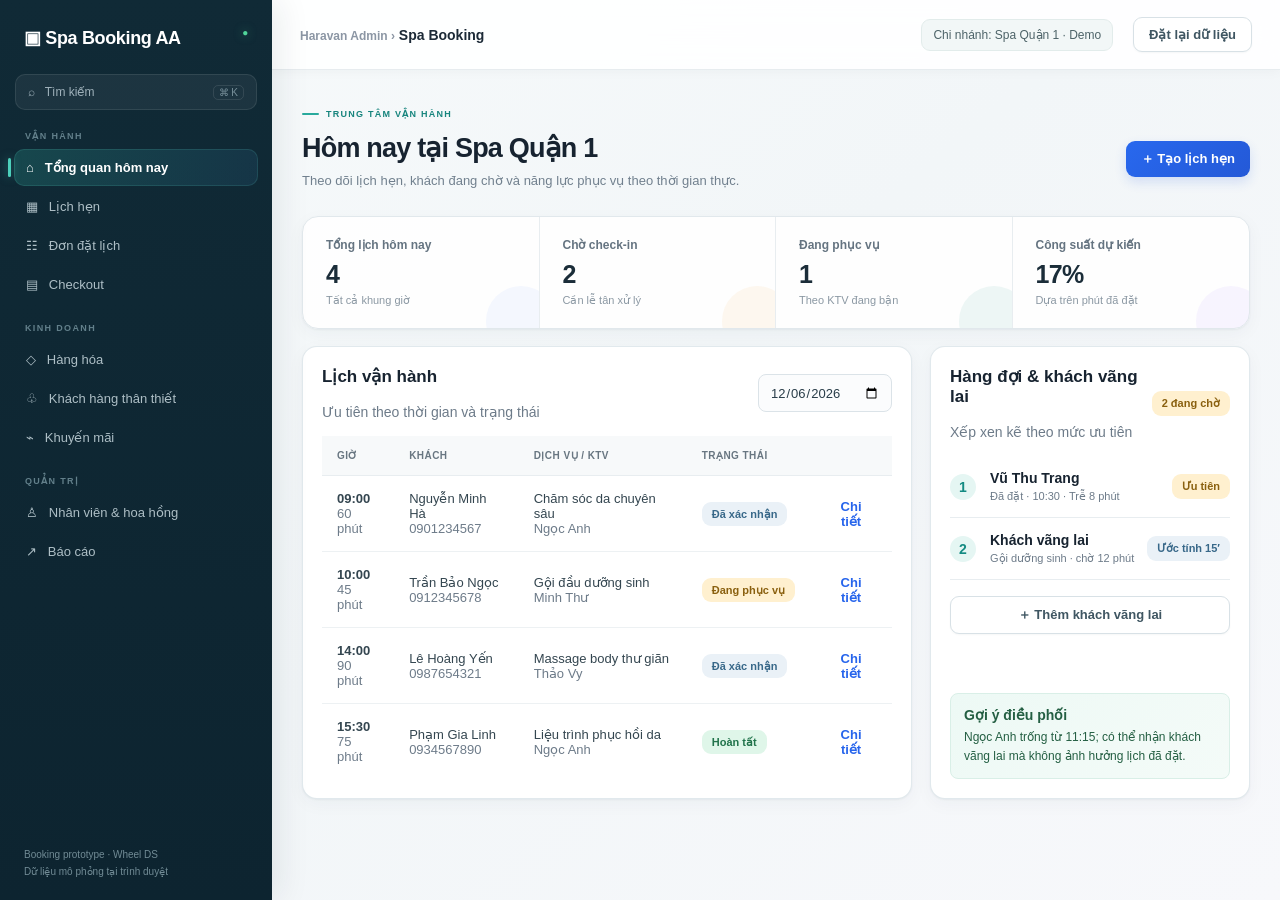
==== demo.html @ 6266c820 "up" ====
<!doctype html><html lang="vi"><head><meta charset="utf-8"><meta name="viewport" content="width=device-width,initial-scale=1"><title>Haravan · Spa Booking Demo</title><link rel="stylesheet" href="assets/css/demo-base.css"><link rel="stylesheet" href="assets/css/demo-haravan.css"></head><body>
<aside><div class="brand">▣ spa booking AA <span class="live-dot">●</span></div><div class="side-search">⌕ &nbsp; Tìm kiếm <span>⌘ K</span></div><div class="navlabel">VẬN HÀNH</div><button class="nav active" data-page="dashboard">⌂ &nbsp; Tổng quan hôm nay</button><button class="nav" data-page="calendar">▦ &nbsp; Lịch hẹn</button><button class="nav" data-page="bookings">☷ &nbsp; Đơn đặt lịch</button><button class="nav" data-page="checkout">▤ &nbsp; Checkout</button><div class="navlabel">KINH DOANH</div><button class="nav" data-page="catalogHub">◇ &nbsp; Hàng hóa</button><button class="nav" data-page="customers">♧ &nbsp; Khách hàng thân thiết</button><button class="nav" data-page="promotions">⌁ &nbsp; Khuyến mãi</button><div class="navlabel">QUẢN TRỊ</div><button class="nav" data-page="staff">♙ &nbsp; Nhân viên &amp; hoa hồng</button><button class="nav" data-page="reports">↗ &nbsp; Báo cáo</button><div class="sidefoot">Booking prototype · Wheel DS<br>Dữ liệu mô phỏng tại trình duyệt</div></aside>

<main><div class="topbar"><strong><span style="color:#8b96a4">Haravan Admin ›</span> Spa Booking</strong><div><span>Chi nhánh: Spa Quận 1 · Demo</span> &nbsp; <button class="btn secondary" onclick="resetDemo()">Đặt lại dữ liệu</button></div></div><div class="content">

<section class="page active" id="dashboard"><div class="eyebrow">Trung tâm vận hành</div><div class="heading"><div><h1>Hôm nay tại Spa Quận 1</h1><p>Theo dõi lịch hẹn, khách đang chờ và năng lực phục vụ theo thời gian thực.</p></div><button class="btn" onclick="openBooking()">＋ Tạo lịch hẹn</button></div><div class="booking-metrics dashboard-metrics"><div><small>Tổng lịch hôm nay</small><strong id="todayTotal">—</strong><span class="metric-note">Tất cả khung giờ</span></div><div><small>Chờ check-in</small><strong id="todayWaiting">—</strong><span class="metric-note">Cần lễ tân xử lý</span></div><div><small>Đang phục vụ</small><strong id="todayServing">—</strong><span class="metric-note">Theo KTV đang bận</span></div><div><small>Công suất dự kiến</small><strong id="todayCapacity">—</strong><span class="metric-note">Dựa trên phút đã đặt</span></div></div><div class="dashboard-grid"><div class="panel booking-today"><div class="calendar-head"><div><h3 class="subhead">Lịch vận hành</h3><span class="muted">Ưu tiên theo thời gian và trạng thái</span></div><input class="field" type="date" id="dashDate" onchange="render()"></div><div id="todayList"></div></div><div class="panel queue-panel"><div class="calendar-head"><div><h3 class="subhead">Hàng đợi &amp; khách vãng lai</h3><span class="muted">Xếp xen kẽ theo mức ưu tiên</span></div><span class="pill progress">2 đang chờ</span></div><div class="queue-item"><b>1</b><div><strong>Vũ Thu Trang</strong><span>Đã đặt · 10:30 · Trễ 8 phút</span></div><span class="pill progress">Ưu tiên</span></div><div class="queue-item"><b>2</b><div><strong>Khách vãng lai</strong><span>Gội dưỡng sinh · chờ 12 phút</span></div><span class="pill">Ước tính 15′</span></div><button class="btn secondary queue-action">＋ Thêm khách vãng lai</button><div class="capacity-note"><strong>Gợi ý điều phối</strong><p>Ngọc Anh trống từ 11:15; có thể nhận khách vãng lai mà không ảnh hưởng lịch đã đặt.</p></div></div></div><div id="stats" hidden></div></section>


<section class="page" id="bookings"><div class="eyebrow">Đơn hàng dịch vụ · Booking operations</div><div class="heading"><div><h1>Quản lý đơn hàng đã đặt</h1><p>Mỗi đơn trong MVP tương ứng một lịch dịch vụ; theo dõi xác nhận, check-in, hoàn tất hoặc hủy.</p></div><button class="btn" onclick="go('dashboard');openBooking()">+ Tạo đơn đặt lịch</button></div>
<div class="booking-metrics"><div><small>Lịch hẹn</small><strong id="bookingsTotal">—</strong></div><div><small>Đã xác nhận</small><strong id="bookingsConfirmed">—</strong></div><div><small>Đang phục vụ</small><strong id="bookingsInProgress">—</strong></div><div><small>Hoàn tất</small><strong id="bookingsCompleted">—</strong></div></div><div class="panel listing-panel"><div class="listing-tabs"><button class="active" data-status="" onclick="selectBookingTab(this)">Tất cả lịch hẹn</button><button data-status="confirmed" onclick="selectBookingTab(this)">Đã xác nhận</button><button data-status="checkedin" onclick="selectBookingTab(this)">Đang phục vụ</button><button data-status="completed" onclick="selectBookingTab(this)">Hoàn tất</button></div><div class="toolbar"><input class="field" id="filterDate" type="date" onchange="render()"><select class="field" id="filterStatus" onchange="render()"><option value="">Tất cả trạng thái</option><option value="confirmed">Đã xác nhận</option><option value="checkedin">Đang phục vụ</option><option value="completed">Hoàn tất</option><option value="cancelled">Đã hủy</option></select><input class="field" id="filterText" placeholder="Tìm khách / mã lịch..." oninput="render()"><button class="btn secondary" onclick="clearFilters()">Xóa lọc</button></div><div class="tablewrap"><table class="table"><thead><tr><th>Mã lịch</th><th>Khách hàng</th><th>Dịch vụ</th><th>Thời gian</th><th>KTV</th><th>Trạng thái</th><th>Thao tác</th></tr></thead><tbody id="bookingRows"></tbody></table></div></div></section>


<section class="page" id="calendar"><div class="eyebrow">Lịch hẹn &amp; nguồn lực</div><div class="heading"><div><h1>Lịch làm việc</h1><p>Kiểm tra đồng thời giờ mở cửa, ca KTV và khung giờ phòng/giường.</p></div><button class="btn" onclick="openBooking()">＋ Tạo lịch hẹn</button></div><div class="panel calendar"><div class="calendar-toolbar"><div class="view-tabs"><button class="active">Ngày</button><button>Tuần</button><button>Tháng</button></div><div class="calendar-actions"><button class="btn secondary" onclick="document.getElementById('calDate').value=today();render()">Hôm nay</button><input type="date" class="field" id="calDate" onchange="render()"></div></div><div class="resource-strip"><span><i class="dot free"></i> 2 KTV sẵn sàng</span><span><i class="dot busy"></i> 1 KTV đang phục vụ</span><span><i class="dot room"></i> 3/4 giường còn trống</span></div><div class="calendar-grid" id="calGrid"></div></div></section>


<section class="page" id="services"><div class="eyebrow">Reuse catalog · Extend service type</div><div class="heading"><div><h1>Danh mục dịch vụ</h1><p>Tận dụng Product / Variant / SKU; mở rộng thời lượng và điều kiện nhận lịch.</p></div></div><div class="notice"><b>Reuse:</b> SKU, tên, giá, nhóm sản phẩm, chi nhánh. &nbsp; <b>Extend:</b> Loại sản phẩm Dịch vụ, thời lượng, KTV đủ điều kiện, không quản lý tồn kho.</div><div class="catalog" id="serviceCards"></div></section>


<section class="page" id="packages"><div class="eyebrow">P2 · Entitlement management</div><div class="heading"><div><h1>Gói liệu trình</h1><p>Minh họa cách bán gói qua order và phát sinh quyền lợi số buổi riêng.</p></div></div><div class="notice">Đây là mô hình minh họa P2: catalog và order được kế thừa; số buổi còn lại và lịch sử sử dụng là domain mới. Chưa thực hiện thanh toán hoặc trừ buổi thật.</div><div class="catalog" id="packageCards"></div></section>

<section class="page" id="catalogHub"><div class="eyebrow">Catalog · Sản phẩm &amp; dịch vụ</div><div class="heading"><div><h1>Hàng hóa</h1><p>Quản lý chung sản phẩm, dịch vụ lẻ, gói liệu trình và thẻ tài khoản.</p></div><button class="btn">＋ Thêm hàng hóa</button></div><div class="listing-tabs catalog-tabs"><button class="active">Tất cả</button><button onclick="go('services')">Sản phẩm</button><button onclick="go('services')">Dịch vụ lẻ</button><button onclick="go('packages')">Gói dịch vụ</button><button>Thẻ tài khoản</button></div><div class="catalog-hub-grid"><article class="panel catalog-type"><span class="type-icon">▧</span><div><h3>Sản phẩm</h3><p>SKU, barcode, variant dung tích/quy cách và tồn kho theo chi nhánh.</p><strong>126 mặt hàng · 8 sắp hết</strong></div></article><article class="panel catalog-type"><span class="type-icon">◇</span><div><h3>Dịch vụ lẻ</h3><p>Thời lượng, hạn sử dụng, vật tư tiêu hao và KTV đủ điều kiện.</p><strong>24 dịch vụ · 22 đang bán</strong></div></article><article class="panel catalog-type"><span class="type-icon">▣</span><div><h3>Gói dịch vụ</h3><p>Nhiều dịch vụ thành phần, số buổi, hạn dùng và ledger quyền lợi.</p><strong>8 gói · 342 quyền lợi còn lại</strong></div></article><article class="panel catalog-type"><span class="type-icon">▤</span><div><h3>Thẻ tài khoản</h3><p>Số dư trả trước, phạm vi sử dụng, ngày hết hạn và lịch sử khấu trừ.</p><strong>68 thẻ hoạt động · 124,5 triệu ₫</strong></div></article></div><div class="panel tablewrap"><table class="table"><thead><tr><th>Hàng hóa</th><th>Loại</th><th>SKU / Barcode</th><th>Giá hiển thị</th><th>Giá bán</th><th>Tồn kho / Quyền lợi</th><th>Trạng thái</th></tr></thead><tbody><tr><td><b>Serum phục hồi B5</b><br><span class="muted">30 ml · Chai</span></td><td>Sản phẩm</td><td>SP-B5-30</td><td>520.000 ₫</td><td><b>469.000 ₫</b></td><td>Q1: 12 · Toàn hệ thống: 38</td><td><span class="pill done">Đang bán</span></td></tr><tr><td><b>Chăm sóc da chuyên sâu</b><br><span class="muted">60 phút · 1 giường</span></td><td>Dịch vụ lẻ</td><td>SVC-001</td><td>650.000 ₫</td><td><b>650.000 ₫</b></td><td>4 KTV đủ điều kiện</td><td><span class="pill done">Đang bán</span></td></tr><tr><td><b>Combo chăm sóc da 5 buổi</b><br><span class="muted">Hạn dùng 180 ngày</span></td><td>Gói dịch vụ</td><td>PKG-001</td><td>3.250.000 ₫</td><td><b>2.800.000 ₫</b></td><td>5 buổi / gói</td><td><span class="pill done">Đang bán</span></td></tr><tr><td><b>Thẻ Premium 5 triệu</b><br><span class="muted">Dùng cho sản phẩm &amp; dịch vụ</span></td><td>Thẻ tài khoản</td><td>CARD-5M</td><td>5.000.000 ₫</td><td><b>4.700.000 ₫</b></td><td>Hạn dùng 12 tháng</td><td><span class="pill done">Đang bán</span></td></tr></tbody></table></div></section>

<section class="page" id="checkout"><div class="eyebrow">POS · Combined checkout</div><div class="heading"><div><h1>Checkout đơn kết hợp</h1><p>Thanh toán sản phẩm, dịch vụ, gói liệu trình và thẻ tài khoản trong cùng một đơn.</p></div><span class="pill progress">BK-1002 · Đang phục vụ</span></div><div class="checkout-layout"><div><div class="panel"><div class="section-head"><div><h3>Giỏ hàng</h3><span class="muted">Khách hàng: Trần Bảo Ngọc · Hạng Vàng</span></div><button class="btn secondary">＋ Thêm sản phẩm / dịch vụ</button></div><div class="cart-line"><span class="cart-kind service">DV</span><div><b>Gội đầu dưỡng sinh</b><small>1 lượt · KTV Minh Thư · Đã hoàn tất</small></div><strong>350.000 ₫</strong></div><div class="cart-line"><span class="cart-kind product">SP</span><div><b>Dầu gội thảo mộc 300 ml</b><small>SKU DG-TM-300 · Số lượng 1</small></div><strong>285.000 ₫</strong></div><div class="cart-line"><span class="cart-kind package">GÓI</span><div><b>Combo gội dưỡng sinh 6 buổi</b><small>Phát sinh 6 quyền lợi · Hạn dùng 180 ngày</small></div><strong>1.800.000 ₫</strong></div><div class="upsell"><div><b>✨ Gợi ý bán thêm</b><p>Khách dùng dịch vụ dưỡng sinh; sản phẩm tinh dầu bưởi đang có ưu đãi thành viên 10%.</p></div><button class="btn secondary">Thêm vào đơn</button></div></div><div class="panel"><h3>Hoa hồng dự kiến</h3><div class="commission-row"><span>Minh Thư · KTV dịch vụ</span><b>35.000 ₫</b></div><div class="commission-row"><span>Lan Anh · Nhân viên bán gói</span><b>54.000 ₫</b></div><div class="commission-row"><span>Lễ tân · Checkout</span><b>12.000 ₫</b></div></div></div><div class="checkout-summary panel"><h3>Tóm tắt thanh toán</h3><div class="summary-row"><span>Tạm tính</span><b>2.435.000 ₫</b></div><div class="summary-row"><span>Ưu đãi hạng Vàng</span><b class="discount">−35.000 ₫</b></div><div class="summary-row"><span>Coupon WELLNESS10</span><b class="discount">−180.000 ₫</b></div><div class="summary-row entitlement"><span>Trừ quyền lợi gói</span><b>0 buổi</b></div><div class="summary-total"><span>Khách cần trả</span><strong>2.220.000 ₫</strong></div><label>Phương thức thanh toán<select class="field"><option>Chuyển khoản QR</option><option>Tiền mặt</option><option>Thẻ ngân hàng</option><option>Thẻ tài khoản</option><option>Kết hợp nhiều phương thức</option></select></label><button class="btn checkout-button">Thanh toán 2.220.000 ₫</button><p class="hint">Hoàn tất đơn sẽ ghi nhận quyền lợi gói và hoa hồng. Hoàn tiền sẽ tạo bút toán đảo tương ứng.</p></div></div></section>

<section class="page" id="customers"><div class="eyebrow">CRM · Loyalty</div><div class="heading"><div><h1>Khách hàng thân thiết</h1><p>Theo dõi hạng thành viên, điểm thưởng, gói đang dùng và giá trị vòng đời.</p></div><button class="btn">＋ Thêm khách hàng</button></div><div class="booking-metrics"><div><small>Thành viên</small><strong>1.284</strong><span class="metric-note">+42 trong 30 ngày</span></div><div><small>Điểm đã phát hành</small><strong>486K</strong><span class="metric-note">72% còn hiệu lực</span></div><div><small>Quyền lợi gói</small><strong>2.406</strong><span class="metric-note">342 sắp hết hạn</span></div><div><small>Tỷ lệ quay lại</small><strong>68%</strong><span class="metric-note">Trong vòng 60 ngày</span></div></div><div class="panel tablewrap"><table class="table"><thead><tr><th>Khách hàng</th><th>Hạng</th><th>Điểm</th><th>Gói / Thẻ</th><th>Lần gần nhất</th><th>Chi tiêu tích lũy</th><th>Gợi ý</th></tr></thead><tbody><tr><td><b>Trần Bảo Ngọc</b><br><span class="muted">0912345678</span></td><td><span class="pill progress">Vàng · −5%</span></td><td>2.450 điểm</td><td>Gội dưỡng sinh · 3/6 buổi</td><td>Hôm nay</td><td><b>12.850.000 ₫</b></td><td><span class="pill done">Có thể nâng hạng</span></td></tr><tr><td><b>Nguyễn Minh Hà</b><br><span class="muted">0901234567</span></td><td><span class="pill">Bạc · −2%</span></td><td>980 điểm</td><td>Thẻ Premium · 1.240.000 ₫</td><td>12/10/2026</td><td><b>6.420.000 ₫</b></td><td>Đổi voucher 100K</td></tr><tr><td><b>Phạm Gia Linh</b><br><span class="muted">0934567890</span></td><td><span class="pill">Thành viên</span></td><td>320 điểm</td><td>Chưa có</td><td>02/10/2026</td><td><b>2.150.000 ₫</b></td><td>Mời mua gói da</td></tr></tbody></table></div></section>

<section class="page" id="promotions"><div class="eyebrow">Promotion engine</div><div class="heading"><div><h1>Khuyến mãi</h1><p>Quản lý coupon và chương trình tự động cho sản phẩm, dịch vụ và gói.</p></div><button class="btn">＋ Tạo khuyến mãi</button></div><div class="promo-grid"><article class="panel promo-card"><div class="section-head"><span class="pill done">Đang chạy</span><span class="muted">Coupon</span></div><h3>WELLNESS10</h3><p>Giảm 10% gói dịch vụ, tối đa 200.000 ₫. Áp dụng cho hạng Bạc trở lên.</p><div class="promo-stats"><span><b>128</b> lượt dùng</span><span><b>18,4M ₫</b> doanh thu</span></div></article><article class="panel promo-card"><div class="section-head"><span class="pill done">Đang chạy</span><span class="muted">Tự động</span></div><h3>Ưu đãi sinh nhật</h3><p>Tặng voucher 200.000 ₫ trong tháng sinh nhật, đơn tối thiểu 800.000 ₫.</p><div class="promo-stats"><span><b>46</b> khách nhận</span><span><b>31%</b> sử dụng</span></div></article><article class="panel promo-card"><div class="section-head"><span class="pill progress">Sắp diễn ra</span><span class="muted">Combo</span></div><h3>Da khỏe cuối năm</h3><p>Mua 5 buổi chăm sóc da, tặng 1 sản phẩm B5 mini. Bắt đầu 05/11.</p><div class="promo-stats"><span><b>05/11</b> bắt đầu</span><span><b>30/11</b> kết thúc</span></div></article></div><div class="notice"><b>Quy tắc kết hợp:</b> ưu đãi hạng thành viên được áp dụng trước; một đơn chỉ dùng một coupon; quà tặng tự động không làm thay đổi cơ sở tính hoa hồng.</div></section>


<section class="page" id="staff"><div class="eyebrow">Reuse staff · Extend KTV · New commission</div><div class="heading"><div><h1>Nhân viên & hoa hồng</h1><p>KPI mẫu tính từ các lượt dịch vụ hoàn tất; quy tắc demo 10% giá dịch vụ.</p></div></div><div class="notice"><b>P1:</b> Ghi nhận KTV trên booking. &nbsp; <b>P2:</b> Cấu hình hoa hồng theo dịch vụ, báo cáo theo nhân viên. &nbsp; <b>P3:</b> Phân chia, hoàn/hủy và đối soát nâng cao. Số tiền bên dưới là mô phỏng, chưa phải bảng lương.</div><div class="panel tablewrap"><table class="table"><thead><tr><th>KTV</th><th>Dịch vụ được phép</th><th>Buổi hoàn tất</th><th>Doanh số quy đổi</th><th>Hoa hồng dự kiến (10%)</th></tr></thead><tbody id="staffRows"></tbody></table></div></section>


<section class="page" id="reports"><div class="heading"><div><h1>Báo cáo Spa Booking</h1><p>Hiệu suất vận hành, dịch vụ và hoa hồng nhân viên · dữ liệu mô phỏng</p></div><button class="btn secondary" onclick="go('staff')">Xem nhân viên</button></div><div class="panel report-filter"><select class="field" id="reportPeriod" onchange="renderReports()"><option value="all">Tất cả dữ liệu demo</option><option value="today">Hôm nay</option></select> &nbsp; <select class="field"><option>Tất cả chi nhánh</option></select></div><div class="report-grid"><div class="panel report-metric"><small>Tổng lịch hẹn</small><strong id="rBookings">0</strong><span>Lịch đã tạo</span></div><div class="panel report-metric"><small>Lượt hoàn tất</small><strong id="rCompleted">0</strong><span>Service sessions</span></div><div class="panel report-metric"><small>Doanh số dịch vụ</small><strong id="rRevenue">0 ₫</strong><span>Giá dịch vụ quy đổi</span></div><div class="panel report-metric"><small>Hoa hồng dự kiến</small><strong id="rCommission">0 ₫</strong><span>Mô phỏng 10%</span></div></div><div class="report-panels"><div class="panel"><h3>Doanh số theo KTV</h3><p class="muted">Dựa trên các lượt dịch vụ hoàn tất</p><div id="reportBars" class="report-bars"></div></div><div class="panel"><h3>Trạng thái lịch hẹn</h3><p class="muted">Phân bổ các lịch hẹn trong dữ liệu demo</p><div id="reportStatus"></div></div></div><div class="panel tablewrap"><h3>Hiệu suất &amp; hoa hồng nhân viên</h3><table class="table"><thead><tr><th>Nhân viên</th><th>Lượt hoàn tất</th><th>Doanh số quy đổi</th><th>Hoa hồng dự kiến</th></tr></thead><tbody id="reportStaffRows"></tbody></table></div><div class="notice">Dữ liệu minh họa: doanh số theo giá dịch vụ đã hoàn tất, chưa phải doanh thu thực nhận. Hoa hồng 10% chỉ là quy tắc mẫu.</div></section>


<section class="page" id="architecture"><div class="eyebrow">Solution blueprint · Reuse / Extend / New</div><div class="heading"><div><h1>Haravan Resource Mapping</h1><p>Ranh giới dữ liệu để tránh xây lại những gì Commerce Core đã hỗ trợ.</p></div><button class="btn secondary" onclick="window.open('index.html?v=4.8','_blank')">Mở tài liệu nghiên cứu ↗</button></div><div class="workflow"><div><span class="tag">REUSE</span><strong>Product / Variant / SKU</strong><p>Mã dịch vụ, giá, danh mục, trạng thái bán. Inventory giữ nguyên cho vật tư/hàng hóa.</p></div><div><span class="tag">EXTEND</span><strong>Service metadata</strong><p>Duration, eligible staff, non-stock service, liên kết SKU với booking.</p></div><div><span class="tag">BUILD NEW</span><strong>Booking / Session</strong><p>Khung giờ, KTV, trạng thái, chống trùng lịch, check-in và hoàn tất.</p></div><div><span class="tag">REUSE + EXTEND</span><strong>Customer / Order / POS</strong><p>Liên kết khách và order với booking. Payment được minh họa, chưa tích hợp giao dịch thật.</p></div><div><span class="tag">BUILD NEW · P2</span><strong>Package entitlement</strong><p>Ledger số buổi, hạn dùng, khấu trừ và hoàn tác.</p></div><div><span class="tag">BUILD NEW · P2</span><strong>Commission ledger</strong><p>Quy tắc, người hưởng, điều kiện ghi nhận, đối soát hoa hồng.</p></div><div><span class="tag">BUILD NEW · P3</span><strong>Prepaid / Recurring</strong><p>Sổ số dư thẻ trả trước và chuỗi lịch định kỳ.</p></div><div><span class="tag">BUILD NEW · P4</span><strong>Resources / Self-booking</strong><p>Phòng/giường, công suất, trang khách tự đặt và thông báo.</p></div></div></section>

</div></main>
<div class="modalback" id="modal"><div class="modal booking-modal"><div class="modalhead"><div><small class="modal-kicker">ĐẶT LỊCH DỊCH VỤ</small><h2 id="modalTitle">Tạo lịch hẹn</h2></div><button class="btn ghost icon-button" aria-label="Đóng" onclick="closeModal()">✕</button></div><div class="modal-steps"><span class="active">1. Khách &amp; dịch vụ</span><span>2. Thời gian</span><span>3. Xác nhận</span></div><div class="modalbody"><h3 class="modal-section-title">Thông tin khách hàng &amp; dịch vụ</h3><div class="formgrid"><label>Khách hàng<select class="field" id="fCustomer"></select><small class="field-help">Tìm theo tên hoặc số điện thoại</small></label><label>Dịch vụ<select class="field" id="fService" onchange="updateDuration()"></select><small class="field-help" id="serviceMeta">—</small></label><label>Loại lịch hẹn<select class="field" id="fRepeat" onchange="toggleRepeat()"><option value="once">Lịch hẹn lẻ</option><option value="weekly">Định kỳ hàng tuần</option><option value="custom">Lịch định kỳ tùy chỉnh</option></select><small class="field-help" id="repeatHint">Tạo một lịch hẹn</small></label><label>Ngày hẹn<input class="field" type="date" id="fDate"></label><label>Giờ bắt đầu<input class="field" type="time" id="fTime" value="10:00"></label><label>Cách phân KTV<select class="field" id="fAssignment" onchange="toggleStaffMode()"><option value="manual">Chọn KTV mong muốn</option><option value="rotation">Tự động xoay tua</option><option value="available">KTV trống sớm nhất</option></select></label><label>KTV<select class="field" id="fStaff"></select><small class="field-help" id="staffHint">Theo kỹ năng và ca làm việc</small></label><label>Thanh toán<select class="field" id="fPayment"><option value="none">Chưa thanh toán</option><option value="deposit">Đặt cọc 30%</option><option value="full">Thanh toán toàn bộ</option></select></label><label>Thời lượng &amp; tài nguyên<input class="field" id="fDuration" readonly><small class="field-help">Tạm giữ 1 giường trong suốt dịch vụ</small></label><label class="full">Ghi chú<textarea class="field" id="fNote" placeholder="Yêu cầu, chống chỉ định hoặc lưu ý của khách..."></textarea></label></div><div class="availability-banner"><b>✓ Kiểm tra tự động</b><span>Giờ hoạt động 09:00–18:00 · ca KTV · lịch trùng · giường/phòng</span></div><div class="error" id="formError"></div></div><div class="modalfoot"><button class="btn secondary" onclick="closeModal()">Hủy</button><button class="btn" onclick="saveBooking()">Xác nhận lịch hẹn</button></div></div></div><div class="toast" id="toast"></div>

<script src="src/platform/config/app.config.js"></script>
<script src="src/platform/database/schema.js"></script>
<script src="src/platform/database/seeds/catalog.seed.js"></script>
<script src="src/platform/database/seeds/bookings.seed.js"></script>
<script src="src/platform/infrastructure/storage/local-database.js"></script>
<script src="src/platform/repositories/catalog.repository.js"></script>
<script src="src/platform/repositories/booking.repository.js"></script>
<script src="src/platform/services/booking.service.js"></script>
<script src="src/apps/admin/runtime/store.js"></script>
<script src="src/shared/utils.js"></script>
<script src="src/apps/admin/core/navigation.js"></script>
<script src="src/apps/admin/features/bookings.js"></script>
<script src="src/apps/admin/features/dashboard.js"></script>
<script src="src/apps/admin/features/reports.js"></script>
<script src="src/apps/admin/features/calendar.js"></script>
<script src="src/apps/admin/main.js"></script></body></html>
---- assets/css/demo-base.css ----
:root{--navy:#102b46;--blue:#155c91;--bg:#f5f7fa;--line:#e1e8ef;--ink:#1c3246;--muted:#718395}*{box-sizing:border-box}body{margin:0;font:14px -apple-system,BlinkMacSystemFont,"Segoe UI",Arial,sans-serif;color:var(--ink);background:var(--bg)}button,input,select,textarea{font:inherit}button{cursor:pointer}aside{width:242px;position:fixed;inset:0 auto 0 0;background:#fff;border-right:1px solid var(--line);padding:23px 12px;z-index:5}.brand{font-size:20px;font-weight:800;color:#0c528a;padding:5px 12px 26px}.brand small{display:block;font-size:10px;letter-spacing:1px;color:#91a1b1;margin-top:5px}.navlabel{font-size:10px;color:#9daab6;font-weight:800;letter-spacing:1px;margin:22px 12px 8px}.nav{display:block;width:100%;text-align:left;padding:12px 13px;background:transparent;border:0;border-radius:7px;color:#52677a;font-weight:600;margin:2px 0}.nav.active,.nav:hover{background:#eaf2f9;color:#135a8d}.sidefoot{position:absolute;bottom:22px;left:23px;font-size:11px;color:#9baab6;line-height:1.8}main{margin-left:242px;min-height:100vh}.topbar{height:64px;background:#fff;border-bottom:1px solid var(--line);display:flex;align-items:center;justify-content:space-between;padding:0 35px}.topbar strong{color:#28465e}.topbar span{color:#8a9bab;font-size:12px}.content{max-width:1480px;padding:34px 38px 80px;margin:auto}.page{display:none}.page.active{display:block}.eyebrow{color:#517c9d;text-transform:uppercase;font-size:10px;font-weight:800;letter-spacing:1.5px}.heading{display:flex;justify-content:space-between;align-items:center;gap:20px;margin:7px 0 27px}.heading h1{font-size:29px;letter-spacing:-1px;margin:5px 0}.heading p{color:var(--muted);margin:7px 0 0;font-size:13px}.btn{background:#145d94;color:#fff;border:1px solid #145d94;border-radius:7px;padding:10px 16px;font-weight:700}.btn.secondary{background:#fff;color:#315772;border-color:#d2dfe9}.btn.ghost{background:transparent;color:#245a7f;border-color:transparent}.btn:disabled{opacity:.4;cursor:not-allowed}.toolbar{display:flex;gap:9px;align-items:center;flex-wrap:wrap;margin-bottom:18px}.field{border:1px solid #d8e2ea;background:#fff;border-radius:7px;padding:10px 12px;color:#28455c;min-height:40px}.toolbar .field{min-width:160px}.panel{background:#fff;border:1px solid var(--line);border-radius:11px;padding:23px;margin-bottom:20px}.stats{display:grid;grid-template-columns:repeat(4,1fr);gap:15px;margin-bottom:20px}.stat{background:#fff;border:1px solid var(--line);padding:21px;border-radius:10px}.stat small{color:#7d90a0}.stat strong{display:block;font-size:27px;margin:12px 0 3px;color:#1a4464}.stat span{font-size:11px;color:#7990a2}.tablewrap{overflow:auto}.table{width:100%;border-collapse:collapse;text-align:left}.table th{background:#f7f9fb;color:#74889a;font-size:11px;font-weight:700;padding:13px;border-bottom:1px solid var(--line)}.table td{padding:14px 13px;border-bottom:1px solid #edf1f5;font-size:12px;vertical-align:middle}.table tr:last-child td{border-bottom:0}.table tbody tr:hover{background:#f8fbfd}.pill{font-size:10px;font-weight:700;border-radius:20px;padding:6px 9px;background:#eaf1f7;color:#386889;white-space:nowrap}.pill.done{background:#e5f3ed;color:#287352}.pill.cancel{background:#fcebea;color:#a95650}.pill.progress{background:#fff3df;color:#9d6d21}.link{border:0;background:transparent;color:#145d94;font-weight:700;padding:5px}.empty{padding:35px;color:#8091a0;text-align:center}.layout2{display:grid;grid-template-columns:minmax(0,1.7fr) minmax(260px,1fr);gap:18px}.calendar-head{display:flex;align-items:center;justify-content:space-between;margin-bottom:16px}.calendar-grid{display:grid;grid-template-columns:72px repeat(3,minmax(0,1fr));border:1px solid #e3eaf0;border-radius:8px;overflow:hidden}.calendar-grid .cell{min-height:69px;border-right:1px solid #e8edf2;border-bottom:1px solid #e8edf2;padding:6px;font-size:11px}.calendar-grid .cell:nth-child(4n){border-right:0}.calendar-grid .time{background:#f9fbfd;color:#8a9bad;font-size:11px}.calendar-grid .headcell{min-height:41px;background:#f1f6fa;font-weight:800;color:#3b6684;text-align:center;padding:13px 5px}.event{background:#e6f0f9;border-left:3px solid #1c679c;border-radius:4px;padding:7px;margin:2px 0;font-size:11px;cursor:pointer}.event small{display:block;color:#647e90;margin-top:4px}.event.done{background:#e8f3ed;border-color:#398468}.event.cancel{background:#f6eeee;border-color:#b67575}.muted{color:var(--muted)}.tag{font-size:10px;background:#eaf1f7;color:#376482;border-radius:4px;padding:4px 7px;font-weight:700}.catalog{display:grid;grid-template-columns:repeat(3,minmax(0,1fr));gap:14px}.catalog .panel{margin:0}.catalog h3{font-size:15px;margin:14px 0 10px}.catalog p{font-size:12px;color:#718698;line-height:1.7}.catalog .price{font-size:19px;color:#1a567f;font-weight:800}.subhead{font-size:17px;margin:0 0 17px}.notice{background:#edf4fa;border:1px solid #dce9f3;border-radius:8px;padding:13px 16px;color:#4d718c;font-size:12px;line-height:1.8;margin-bottom:18px}.modalback{position:fixed;inset:0;background:#132b42a8;z-index:10;display:none;align-items:center;justify-content:center;padding:15px}.modalback.show{display:flex}.modal{background:#fff;border-radius:12px;width:min(640px,100%);max-height:93vh;overflow:auto;box-shadow:0 18px 60px #10273d33}.modalhead{padding:23px 28px;border-bottom:1px solid var(--line);display:flex;justify-content:space-between}.modalhead h2{margin:0;font-size:20px}.modalbody{padding:23px 28px}.modalfoot{padding:18px 28px;border-top:1px solid var(--line);display:flex;justify-content:flex-end;gap:9px}.formgrid{display:grid;grid-template-columns:1fr 1fr;gap:16px}.formgrid label{display:block;font-size:12px;color:#546d80;font-weight:700}.formgrid label.full{grid-column:1/-1}.formgrid .field{display:block;width:100%;margin-top:7px}.formgrid textarea{min-height:75px}.hint{font-size:11px;color:#8294a3;margin:8px 0 0}.error{color:#b13f3f;font-size:12px;margin:13px 0}.toast{position:fixed;bottom:24px;right:24px;background:#143c5e;color:white;padding:14px 20px;border-radius:8px;z-index:20;display:none}.toast.show{display:block}.phasebar{display:flex;gap:7px;flex-wrap:wrap;margin:15px 0}.phasebar span{font-size:11px;background:#eaf1f7;color:#3b6888;padding:7px 10px;border-radius:5px}.workflow{display:grid;grid-template-columns:repeat(4,1fr);gap:12px}.workflow div{padding:17px;border:1px solid var(--line);border-radius:9px;background:#fff}.workflow strong{display:block;margin-bottom:9px;color:#1b4c71}.workflow p{font-size:12px;color:#73899b;line-height:1.7}.right{margin-left:auto}@media(max-width:1050px){.stats{grid-template-columns:repeat(2,1fr)}.catalog{grid-template-columns:repeat(2,1fr)}.layout2{grid-template-columns:1fr}}@media(max-width:720px){aside{position:static;width:auto;height:auto;padding:10px;display:flex;gap:5px;overflow:auto}.brand{padding:10px;font-size:16px;white-space:nowrap}.brand small,.navlabel,.sidefoot{display:none}.nav{width:auto;white-space:nowrap;font-size:11px}main{margin:0}.topbar{padding:0 16px}.content{padding:23px 15px}.heading{display:block}.heading .btn{margin-top:15px}.catalog,.workflow,.stats{grid-template-columns:1fr}.formgrid{grid-template-columns:1fr}.formgrid label.full{grid-column:auto}.calendar-grid{min-width:560px}.panel.calendar{overflow:auto}}
---- assets/css/demo-haravan.css ----
@import url("demo-haravan-legacy.css");
@import url("demo-polish.css");
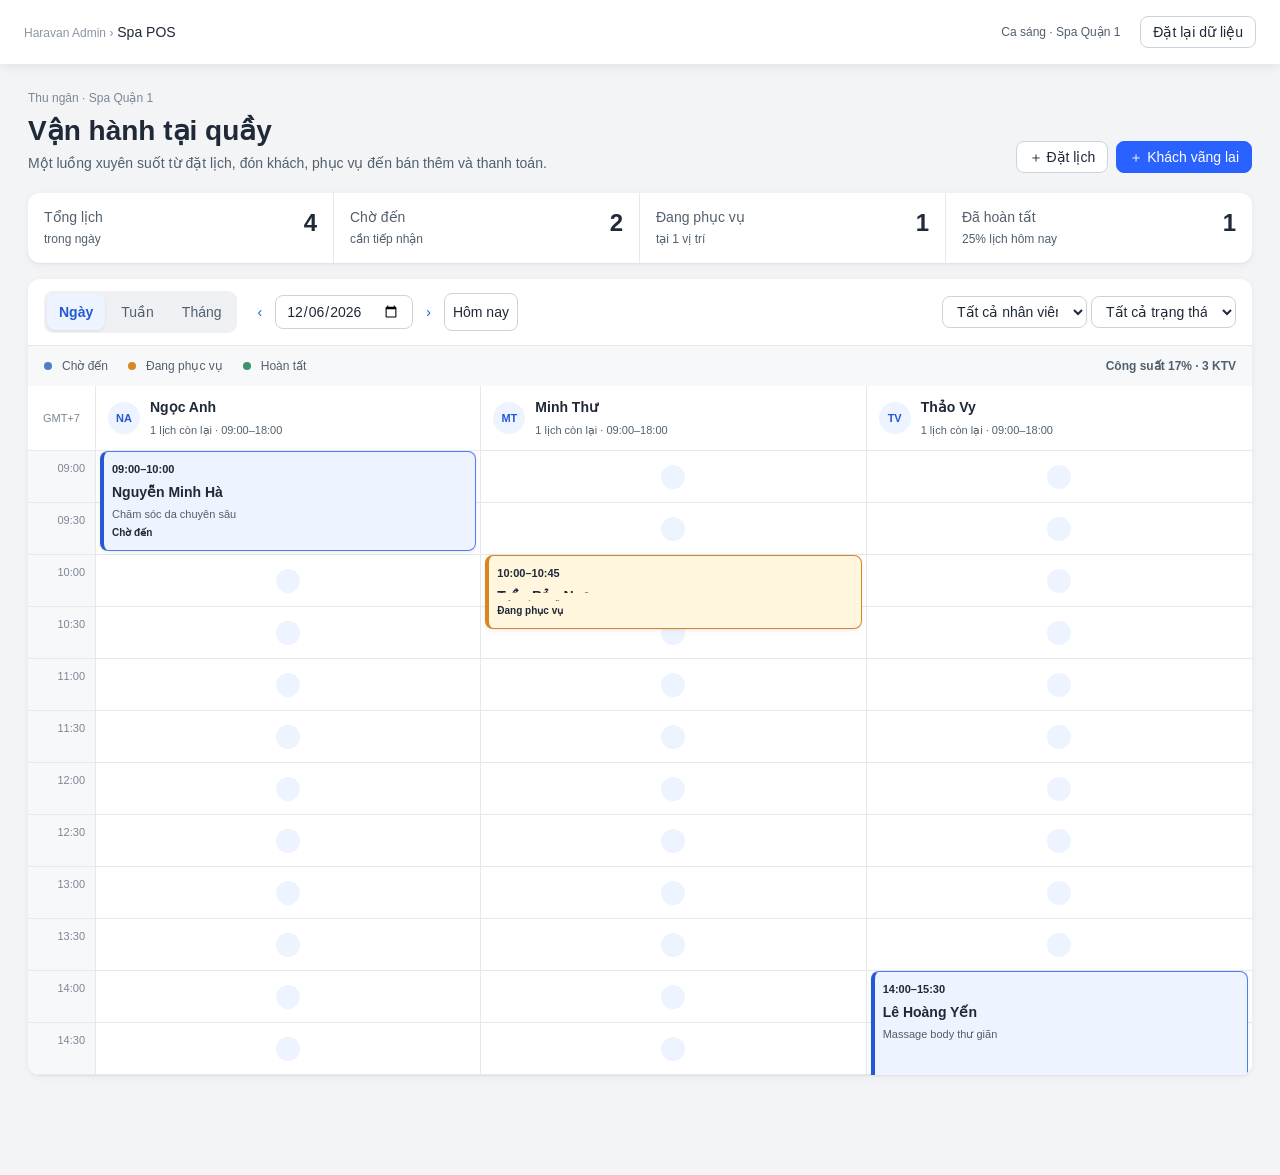
==== commit 8cfb0576: "up" ====
--- a/demo.html
+++ b/demo.html
@@ -1,7 +1,9 @@
 <!doctype html><html lang="vi"><head><meta charset="utf-8"><meta name="viewport" content="width=device-width,initial-scale=1"><title>Haravan · Spa Booking Demo</title><link rel="stylesheet" href="assets/css/demo-base.css"><link rel="stylesheet" href="assets/css/demo-haravan.css"></head><body>
-<aside><div class="brand">▣ spa booking AA <span class="live-dot">●</span></div><div class="side-search">⌕ &nbsp; Tìm kiếm <span>⌘ K</span></div><div class="navlabel">VẬN HÀNH</div><button class="nav active" data-page="dashboard">⌂ &nbsp; Tổng quan hôm nay</button><button class="nav" data-page="calendar">▦ &nbsp; Lịch hẹn</button><button class="nav" data-page="bookings">☷ &nbsp; Đơn đặt lịch</button><button class="nav" data-page="checkout">▤ &nbsp; Checkout</button><div class="navlabel">KINH DOANH</div><button class="nav" data-page="catalogHub">◇ &nbsp; Hàng hóa</button><button class="nav" data-page="customers">♧ &nbsp; Khách hàng thân thiết</button><button class="nav" data-page="promotions">⌁ &nbsp; Khuyến mãi</button><div class="navlabel">QUẢN TRỊ</div><button class="nav" data-page="staff">♙ &nbsp; Nhân viên &amp; hoa hồng</button><button class="nav" data-page="reports">↗ &nbsp; Báo cáo</button><div class="sidefoot">Booking prototype · Wheel DS<br>Dữ liệu mô phỏng tại trình duyệt</div></aside>
+<aside><div class="brand">▣ spa booking AA <span class="live-dot">●</span></div><div class="side-search">⌕ &nbsp; Tìm kiếm <span>⌘ K</span></div><div class="navlabel">TẠI QUẦY</div><button class="nav active" data-page="pos">▦ &nbsp; Thu ngân &amp; lịch hẹn</button><div class="navlabel">QUẢN LÝ</div><button class="nav" data-page="dashboard">⌂ &nbsp; Tổng quan vận hành</button><button class="nav" data-page="bookings">☷ &nbsp; Danh sách lịch hẹn</button><button class="nav" data-page="catalogHub">◇ &nbsp; Hàng hóa</button><button class="nav" data-page="customers">♧ &nbsp; Khách hàng</button><button class="nav" data-page="promotions">⌁ &nbsp; Khuyến mãi</button><div class="navlabel">BÁO CÁO</div><button class="nav" data-page="staff">♙ &nbsp; Nhân viên &amp; hoa hồng</button><button class="nav" data-page="reports">↗ &nbsp; Báo cáo</button><div class="sidefoot">POS booking prototype · Wheel DS<br>Dữ liệu mô phỏng tại trình duyệt</div></aside>
 
-<main><div class="topbar"><strong><span style="color:#8b96a4">Haravan Admin ›</span> Spa Booking</strong><div><span>Chi nhánh: Spa Quận 1 · Demo</span> &nbsp; <button class="btn secondary" onclick="resetDemo()">Đặt lại dữ liệu</button></div></div><div class="content">
+<main><div class="topbar"><strong><span style="color:#8b96a4">Haravan Admin ›</span> Spa POS</strong><div><span>Ca sáng · Spa Quận 1</span> &nbsp; <button class="btn secondary" onclick="resetDemo()">Đặt lại dữ liệu</button></div></div><div class="content">
+
+<section class="page active pos-page" id="pos"><div class="pos-titlebar"><div><div class="eyebrow">Thu ngân · Spa Quận 1</div><h1>Vận hành tại quầy</h1><p>Một luồng xuyên suốt từ đặt lịch, đón khách, phục vụ đến bán thêm và thanh toán.</p></div><div class="pos-title-actions"><button class="btn secondary" onclick="openBooking()">＋ Đặt lịch</button><button class="btn" onclick="openWalkIn()">＋ Khách vãng lai</button></div></div><div class="pos-summary" id="posSummary"></div><div class="pos-workspace"><div class="pos-schedule panel"><div class="pos-toolbar"><div class="view-tabs"><button class="active">Lịch hẹn</button><button>Danh sách</button></div><div class="pos-date-nav"><button class="btn ghost" onclick="movePosDate(-1)">‹</button><input class="field" type="date" id="posDate" onchange="renderPOS()"><button class="btn ghost" onclick="movePosDate(1)">›</button><button class="btn secondary" onclick="document.getElementById('posDate').value=today();renderPOS()">Hôm nay</button></div><div class="pos-filters"><select class="field" id="posStaffFilter" onchange="renderPOS()"><option value="">Tất cả nhân viên</option></select><select class="field" id="posStatusFilter" onchange="renderPOS()"><option value="">Tất cả trạng thái</option><option value="confirmed">Chờ đến</option><option value="checkedin">Đang phục vụ</option><option value="completed">Hoàn tất</option></select></div></div><div class="pos-legend"><span><i class="dot booked"></i> Chờ đến</span><span><i class="dot serving"></i> Đang phục vụ</span><span><i class="dot finished"></i> Hoàn tất</span><span class="pos-capacity" id="posCapacity"></span></div><div class="pos-timeline" id="posTimeline"></div></div><aside class="pos-detail" id="posDetail"></aside></div></section>
 
 <section class="page active" id="dashboard"><div class="eyebrow">Trung tâm vận hành</div><div class="heading"><div><h1>Hôm nay tại Spa Quận 1</h1><p>Theo dõi lịch hẹn, khách đang chờ và năng lực phục vụ theo thời gian thực.</p></div><button class="btn" onclick="openBooking()">＋ Tạo lịch hẹn</button></div><div class="booking-metrics dashboard-metrics"><div><small>Tổng lịch hôm nay</small><strong id="todayTotal">—</strong><span class="metric-note">Tất cả khung giờ</span></div><div><small>Chờ check-in</small><strong id="todayWaiting">—</strong><span class="metric-note">Cần lễ tân xử lý</span></div><div><small>Đang phục vụ</small><strong id="todayServing">—</strong><span class="metric-note">Theo KTV đang bận</span></div><div><small>Công suất dự kiến</small><strong id="todayCapacity">—</strong><span class="metric-note">Dựa trên phút đã đặt</span></div></div><div class="dashboard-grid"><div class="panel booking-today"><div class="calendar-head"><div><h3 class="subhead">Lịch vận hành</h3><span class="muted">Ưu tiên theo thời gian và trạng thái</span></div><input class="field" type="date" id="dashDate" onchange="render()"></div><div id="todayList"></div></div><div class="panel queue-panel"><div class="calendar-head"><div><h3 class="subhead">Hàng đợi &amp; khách vãng lai</h3><span class="muted">Xếp xen kẽ theo mức ưu tiên</span></div><span class="pill progress">2 đang chờ</span></div><div class="queue-item"><b>1</b><div><strong>Vũ Thu Trang</strong><span>Đã đặt · 10:30 · Trễ 8 phút</span></div><span class="pill progress">Ưu tiên</span></div><div class="queue-item"><b>2</b><div><strong>Khách vãng lai</strong><span>Gội dưỡng sinh · chờ 12 phút</span></div><span class="pill">Ước tính 15′</span></div><button class="btn secondary queue-action">＋ Thêm khách vãng lai</button><div class="capacity-note"><strong>Gợi ý điều phối</strong><p>Ngọc Anh trống từ 11:15; có thể nhận khách vãng lai mà không ảnh hưởng lịch đã đặt.</p></div></div></div><div id="stats" hidden></div></section>
 
@@ -50,6 +52,7 @@
 <script src="src/shared/utils.js"></script>
 <script src="src/apps/admin/core/navigation.js"></script>
 <script src="src/apps/admin/features/bookings.js"></script>
+<script src="src/apps/admin/features/pos.js"></script>
 <script src="src/apps/admin/features/dashboard.js"></script>
 <script src="src/apps/admin/features/reports.js"></script>
 <script src="src/apps/admin/features/calendar.js"></script>
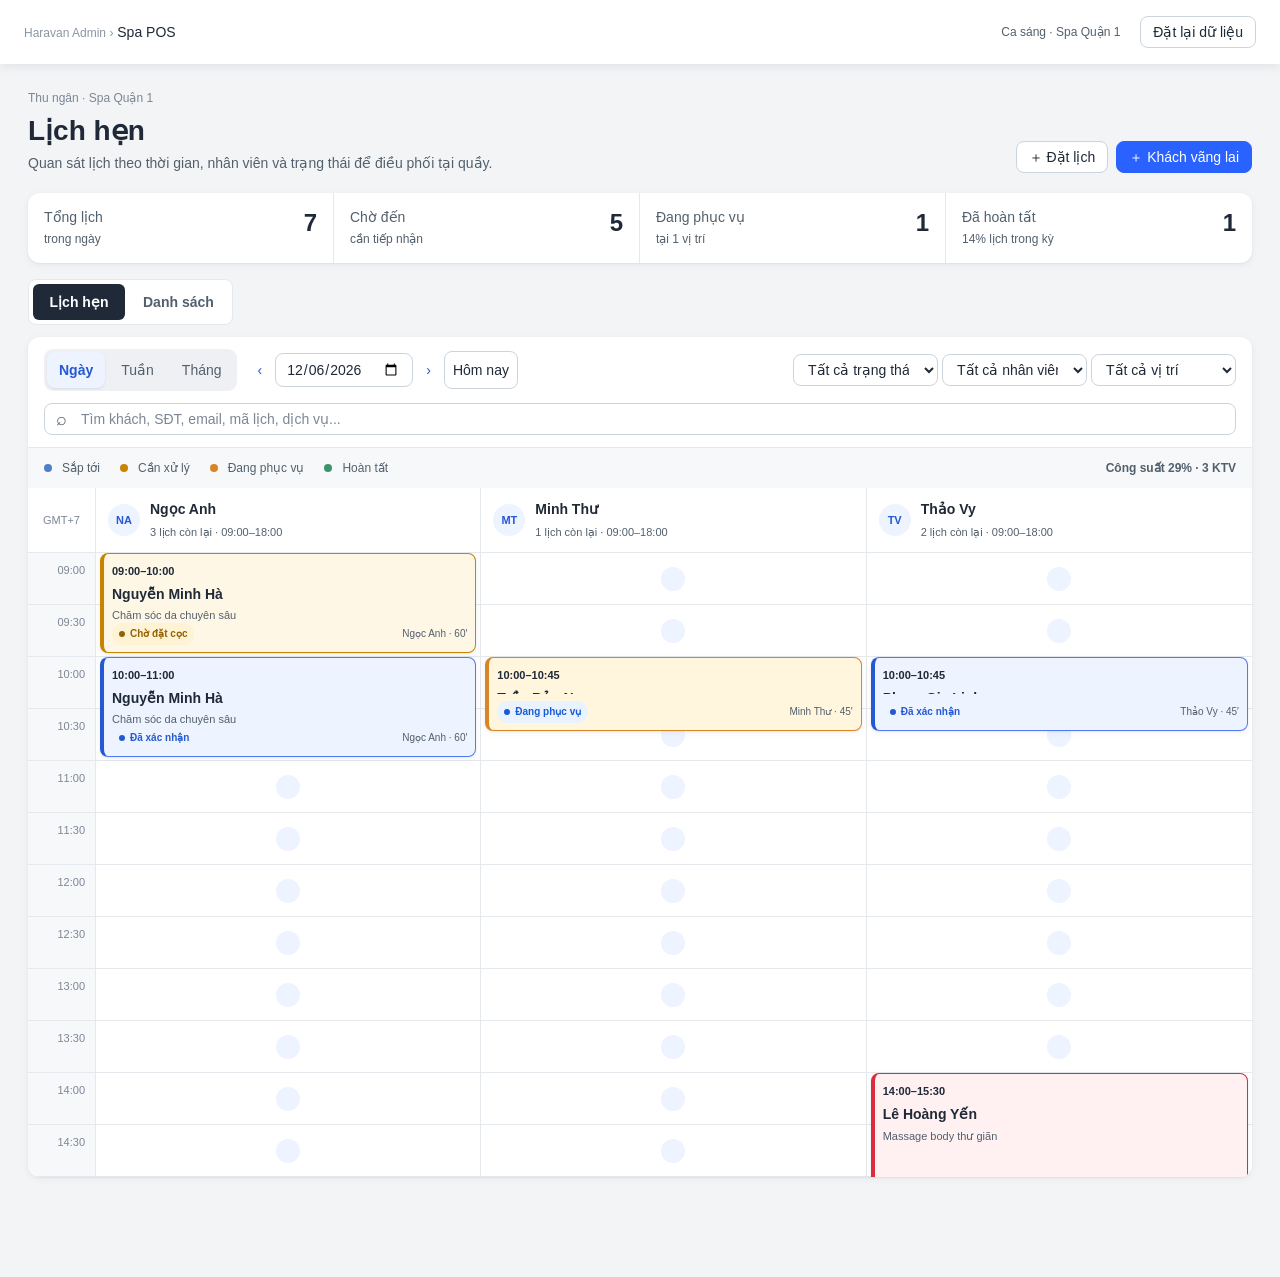
==== commit 388f5abc: "up" ====
--- a/demo.html
+++ b/demo.html
@@ -1,9 +1,9 @@
-<!doctype html><html lang="vi"><head><meta charset="utf-8"><meta name="viewport" content="width=device-width,initial-scale=1"><title>Haravan · Spa Booking Demo</title><link rel="stylesheet" href="assets/css/demo-base.css"><link rel="stylesheet" href="assets/css/demo-haravan.css"></head><body>
+<!doctype html><html lang="vi"><head><meta charset="utf-8"><meta name="viewport" content="width=device-width,initial-scale=1"><title>Haravan · Spa Booking Demo</title><link rel="stylesheet" href="assets/css/demo-base.css?v=20261101-7"><link rel="stylesheet" href="assets/css/demo-haravan.css?v=20261101-7"></head><body>
 <aside><div class="brand">▣ spa booking AA <span class="live-dot">●</span></div><div class="side-search">⌕ &nbsp; Tìm kiếm <span>⌘ K</span></div><div class="navlabel">TẠI QUẦY</div><button class="nav active" data-page="pos">▦ &nbsp; Thu ngân &amp; lịch hẹn</button><div class="navlabel">QUẢN LÝ</div><button class="nav" data-page="dashboard">⌂ &nbsp; Tổng quan vận hành</button><button class="nav" data-page="bookings">☷ &nbsp; Danh sách lịch hẹn</button><button class="nav" data-page="catalogHub">◇ &nbsp; Hàng hóa</button><button class="nav" data-page="customers">♧ &nbsp; Khách hàng</button><button class="nav" data-page="promotions">⌁ &nbsp; Khuyến mãi</button><div class="navlabel">BÁO CÁO</div><button class="nav" data-page="staff">♙ &nbsp; Nhân viên &amp; hoa hồng</button><button class="nav" data-page="reports">↗ &nbsp; Báo cáo</button><div class="sidefoot">POS booking prototype · Wheel DS<br>Dữ liệu mô phỏng tại trình duyệt</div></aside>
 
 <main><div class="topbar"><strong><span style="color:#8b96a4">Haravan Admin ›</span> Spa POS</strong><div><span>Ca sáng · Spa Quận 1</span> &nbsp; <button class="btn secondary" onclick="resetDemo()">Đặt lại dữ liệu</button></div></div><div class="content">
 
-<section class="page active pos-page" id="pos"><div class="pos-titlebar"><div><div class="eyebrow">Thu ngân · Spa Quận 1</div><h1>Vận hành tại quầy</h1><p>Một luồng xuyên suốt từ đặt lịch, đón khách, phục vụ đến bán thêm và thanh toán.</p></div><div class="pos-title-actions"><button class="btn secondary" onclick="openBooking()">＋ Đặt lịch</button><button class="btn" onclick="openWalkIn()">＋ Khách vãng lai</button></div></div><div class="pos-summary" id="posSummary"></div><div class="pos-workspace"><div class="pos-schedule panel"><div class="pos-toolbar"><div class="view-tabs"><button class="active">Lịch hẹn</button><button>Danh sách</button></div><div class="pos-date-nav"><button class="btn ghost" onclick="movePosDate(-1)">‹</button><input class="field" type="date" id="posDate" onchange="renderPOS()"><button class="btn ghost" onclick="movePosDate(1)">›</button><button class="btn secondary" onclick="document.getElementById('posDate').value=today();renderPOS()">Hôm nay</button></div><div class="pos-filters"><select class="field" id="posStaffFilter" onchange="renderPOS()"><option value="">Tất cả nhân viên</option></select><select class="field" id="posStatusFilter" onchange="renderPOS()"><option value="">Tất cả trạng thái</option><option value="confirmed">Chờ đến</option><option value="checkedin">Đang phục vụ</option><option value="completed">Hoàn tất</option></select></div></div><div class="pos-legend"><span><i class="dot booked"></i> Chờ đến</span><span><i class="dot serving"></i> Đang phục vụ</span><span><i class="dot finished"></i> Hoàn tất</span><span class="pos-capacity" id="posCapacity"></span></div><div class="pos-timeline" id="posTimeline"></div></div><aside class="pos-detail" id="posDetail"></aside></div></section>
+<section class="page active pos-page" id="pos"><div class="pos-titlebar"><div><div class="eyebrow">Thu ngân · Spa Quận 1</div><h1>Lịch hẹn</h1><p>Quan sát lịch theo thời gian, nhân viên và trạng thái để điều phối tại quầy.</p></div><div class="pos-title-actions"><button class="btn secondary" onclick="openBooking()">＋ Đặt lịch</button><button class="btn" onclick="openWalkIn()">＋ Khách vãng lai</button></div></div><div class="pos-summary" id="posSummary"></div><div class="schedule-switch" aria-label="Kiểu hiển thị"><button class="active" data-pos-view="calendar" onclick="setPosView('calendar')">Lịch hẹn</button><button data-pos-view="list" onclick="setPosView('list')">Danh sách</button></div><div class="pos-workspace"><div class="pos-schedule panel"><div class="pos-toolbar"><div class="view-tabs" aria-label="Khoảng thời gian"><button class="active" data-pos-mode="day" onclick="setPosMode('day')">Ngày</button><button data-pos-mode="week" onclick="setPosMode('week')">Tuần</button><button data-pos-mode="month" onclick="setPosMode('month')">Tháng</button></div><div class="pos-date-nav" id="posDateNav"><button class="btn ghost" onclick="movePosDate(-1)">‹</button><input class="field" type="date" id="posDate" onchange="renderPOS()"><button class="btn ghost" onclick="movePosDate(1)">›</button><button class="btn secondary" onclick="goPosToday()">Hôm nay</button></div><div class="pos-search"><span>⌕</span><input class="field" id="posSearch" placeholder="Tìm khách, SĐT, email, mã lịch, dịch vụ..." oninput="renderPOS()"></div><div class="pos-filters"><select class="field" id="posStatusFilter" onchange="renderPOS()"><option value="">Tất cả trạng thái</option><option value="pending_deposit">Chờ đặt cọc</option><option value="confirmed">Đã xác nhận</option><option value="late">Khách đến trễ</option><option value="arrived">Đã đến</option><option value="in_service">Đang phục vụ</option><option value="completed">Hoàn tất</option><option value="no_show">Không đến</option></select><select class="field" id="posStaffFilter" onchange="renderPOS()"><option value="">Tất cả nhân viên</option></select><select class="field" id="posLocationFilter" onchange="renderPOS()"><option value="">Tất cả vị trí</option><option value="q1">Spa Quận 1</option><option value="q3">Spa Quận 3</option></select></div></div><div class="pos-legend"><span><i class="dot booked"></i> Sắp tới</span><span><i class="dot warning"></i> Cần xử lý</span><span><i class="dot serving"></i> Đang phục vụ</span><span><i class="dot finished"></i> Hoàn tất</span><span class="pos-capacity" id="posCapacity"></span></div><div class="pos-timeline" id="posTimeline"></div></div><aside class="pos-detail" id="posDetail"></aside></div></section>
 
 <section class="page active" id="dashboard"><div class="eyebrow">Trung tâm vận hành</div><div class="heading"><div><h1>Hôm nay tại Spa Quận 1</h1><p>Theo dõi lịch hẹn, khách đang chờ và năng lực phục vụ theo thời gian thực.</p></div><button class="btn" onclick="openBooking()">＋ Tạo lịch hẹn</button></div><div class="booking-metrics dashboard-metrics"><div><small>Tổng lịch hôm nay</small><strong id="todayTotal">—</strong><span class="metric-note">Tất cả khung giờ</span></div><div><small>Chờ check-in</small><strong id="todayWaiting">—</strong><span class="metric-note">Cần lễ tân xử lý</span></div><div><small>Đang phục vụ</small><strong id="todayServing">—</strong><span class="metric-note">Theo KTV đang bận</span></div><div><small>Công suất dự kiến</small><strong id="todayCapacity">—</strong><span class="metric-note">Dựa trên phút đã đặt</span></div></div><div class="dashboard-grid"><div class="panel booking-today"><div class="calendar-head"><div><h3 class="subhead">Lịch vận hành</h3><span class="muted">Ưu tiên theo thời gian và trạng thái</span></div><input class="field" type="date" id="dashDate" onchange="render()"></div><div id="todayList"></div></div><div class="panel queue-panel"><div class="calendar-head"><div><h3 class="subhead">Hàng đợi &amp; khách vãng lai</h3><span class="muted">Xếp xen kẽ theo mức ưu tiên</span></div><span class="pill progress">2 đang chờ</span></div><div class="queue-item"><b>1</b><div><strong>Vũ Thu Trang</strong><span>Đã đặt · 10:30 · Trễ 8 phút</span></div><span class="pill progress">Ưu tiên</span></div><div class="queue-item"><b>2</b><div><strong>Khách vãng lai</strong><span>Gội dưỡng sinh · chờ 12 phút</span></div><span class="pill">Ước tính 15′</span></div><button class="btn secondary queue-action">＋ Thêm khách vãng lai</button><div class="capacity-note"><strong>Gợi ý điều phối</strong><p>Ngọc Anh trống từ 11:15; có thể nhận khách vãng lai mà không ảnh hưởng lịch đã đặt.</p></div></div></div><div id="stats" hidden></div></section>
 
@@ -52,7 +52,7 @@
 <script src="src/shared/utils.js"></script>
 <script src="src/apps/admin/core/navigation.js"></script>
 <script src="src/apps/admin/features/bookings.js"></script>
-<script src="src/apps/admin/features/pos.js"></script>
+<script src="src/apps/admin/features/pos.js?v=20261101-7"></script>
 <script src="src/apps/admin/features/dashboard.js"></script>
 <script src="src/apps/admin/features/reports.js"></script>
 <script src="src/apps/admin/features/calendar.js"></script>
--- a/assets/css/demo-haravan.css
+++ b/assets/css/demo-haravan.css
@@ -1,2 +1,2 @@
-@import url("demo-haravan-legacy.css");
-@import url("demo-polish.css");
+@import url("demo-haravan-legacy.css?v=20261101-7");
+@import url("demo-polish.css?v=20261101-7");
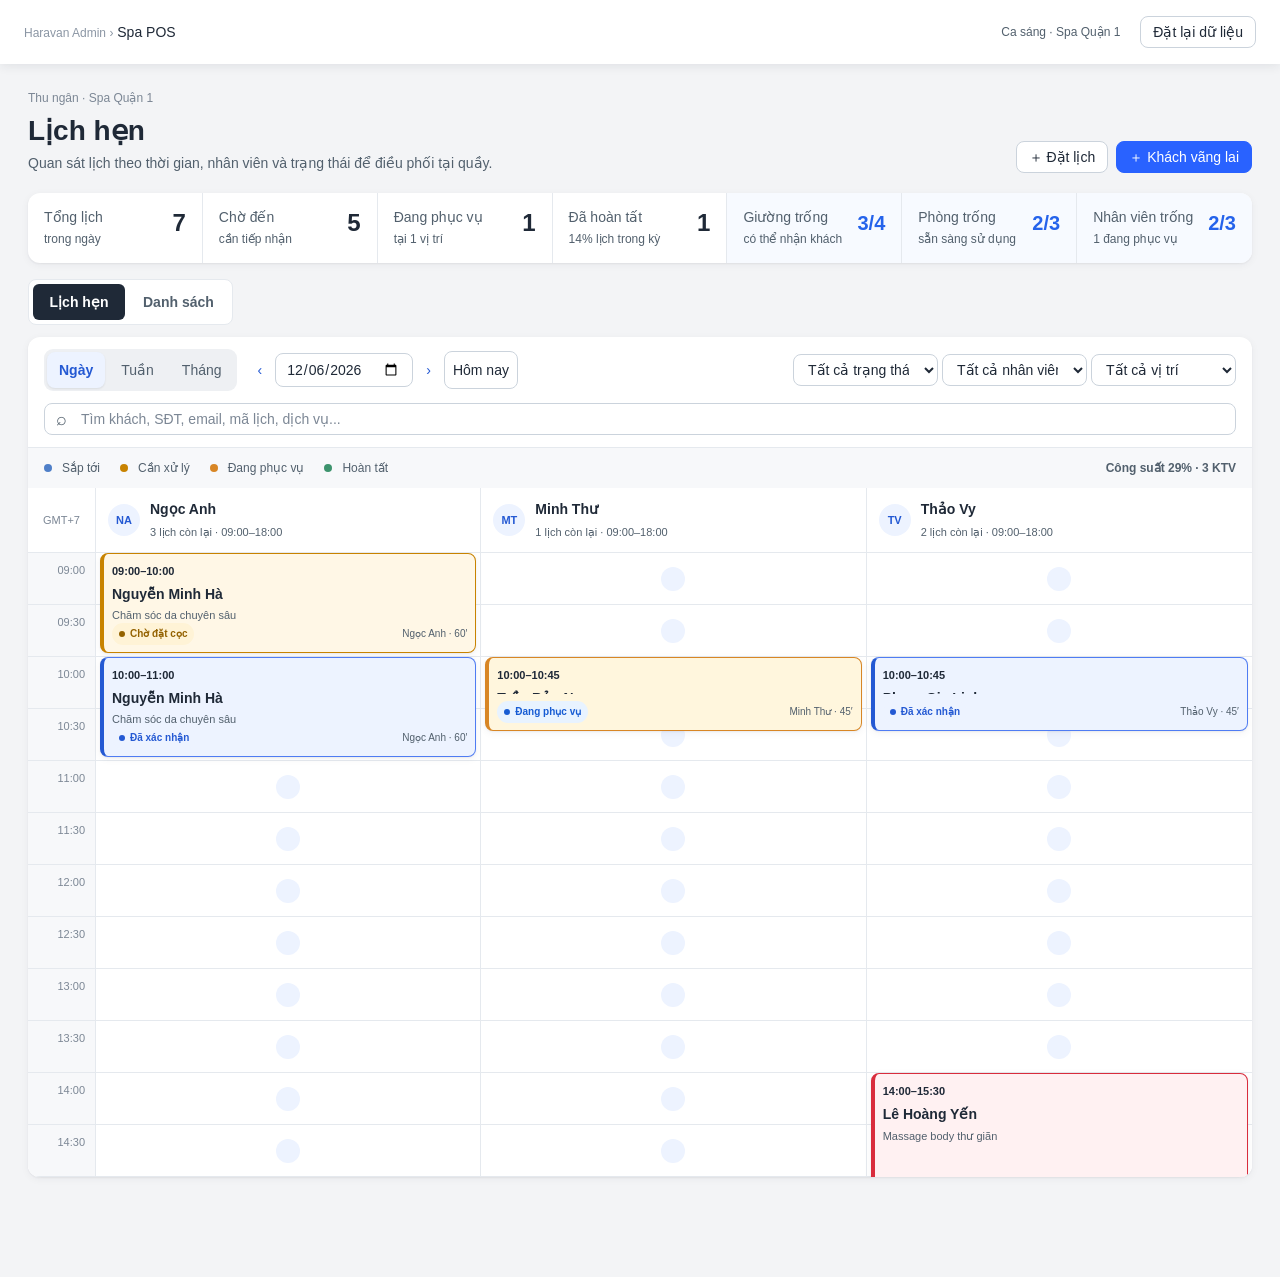
==== commit 1dda01ab: "fix: refresh demo assets and add resource metrics" ====
--- a/demo.html
+++ b/demo.html
@@ -1,4 +1,4 @@
-<!doctype html><html lang="vi"><head><meta charset="utf-8"><meta name="viewport" content="width=device-width,initial-scale=1"><title>Haravan · Spa Booking Demo</title><link rel="stylesheet" href="assets/css/demo-base.css?v=20261101-7"><link rel="stylesheet" href="assets/css/demo-haravan.css?v=20261101-7"></head><body>
+<!doctype html><html lang="vi"><head><meta charset="utf-8"><meta name="viewport" content="width=device-width,initial-scale=1"><title>Haravan · Spa Booking Demo</title><link rel="stylesheet" href="assets/css/demo-base.css?v=20261103-11"><link rel="stylesheet" href="assets/css/demo-haravan.css?v=20261103-11"></head><body>
 <aside><div class="brand">▣ spa booking AA <span class="live-dot">●</span></div><div class="side-search">⌕ &nbsp; Tìm kiếm <span>⌘ K</span></div><div class="navlabel">TẠI QUẦY</div><button class="nav active" data-page="pos">▦ &nbsp; Thu ngân &amp; lịch hẹn</button><div class="navlabel">QUẢN LÝ</div><button class="nav" data-page="dashboard">⌂ &nbsp; Tổng quan vận hành</button><button class="nav" data-page="bookings">☷ &nbsp; Danh sách lịch hẹn</button><button class="nav" data-page="catalogHub">◇ &nbsp; Hàng hóa</button><button class="nav" data-page="customers">♧ &nbsp; Khách hàng</button><button class="nav" data-page="promotions">⌁ &nbsp; Khuyến mãi</button><div class="navlabel">BÁO CÁO</div><button class="nav" data-page="staff">♙ &nbsp; Nhân viên &amp; hoa hồng</button><button class="nav" data-page="reports">↗ &nbsp; Báo cáo</button><div class="sidefoot">POS booking prototype · Wheel DS<br>Dữ liệu mô phỏng tại trình duyệt</div></aside>
 
 <main><div class="topbar"><strong><span style="color:#8b96a4">Haravan Admin ›</span> Spa POS</strong><div><span>Ca sáng · Spa Quận 1</span> &nbsp; <button class="btn secondary" onclick="resetDemo()">Đặt lại dữ liệu</button></div></div><div class="content">
@@ -52,7 +52,7 @@
 <script src="src/shared/utils.js"></script>
 <script src="src/apps/admin/core/navigation.js"></script>
 <script src="src/apps/admin/features/bookings.js"></script>
-<script src="src/apps/admin/features/pos.js?v=20261101-7"></script>
+<script src="src/apps/admin/features/pos.js?v=20261103-11"></script>
 <script src="src/apps/admin/features/dashboard.js"></script>
 <script src="src/apps/admin/features/reports.js"></script>
 <script src="src/apps/admin/features/calendar.js"></script>
--- a/assets/css/demo-haravan.css
+++ b/assets/css/demo-haravan.css
@@ -1,2 +1,2 @@
-@import url("demo-haravan-legacy.css?v=20261101-7");
-@import url("demo-polish.css?v=20261101-7");
+@import url("demo-haravan-legacy.css?v=20261103-11");
+@import url("demo-polish.css?v=20261103-11");
